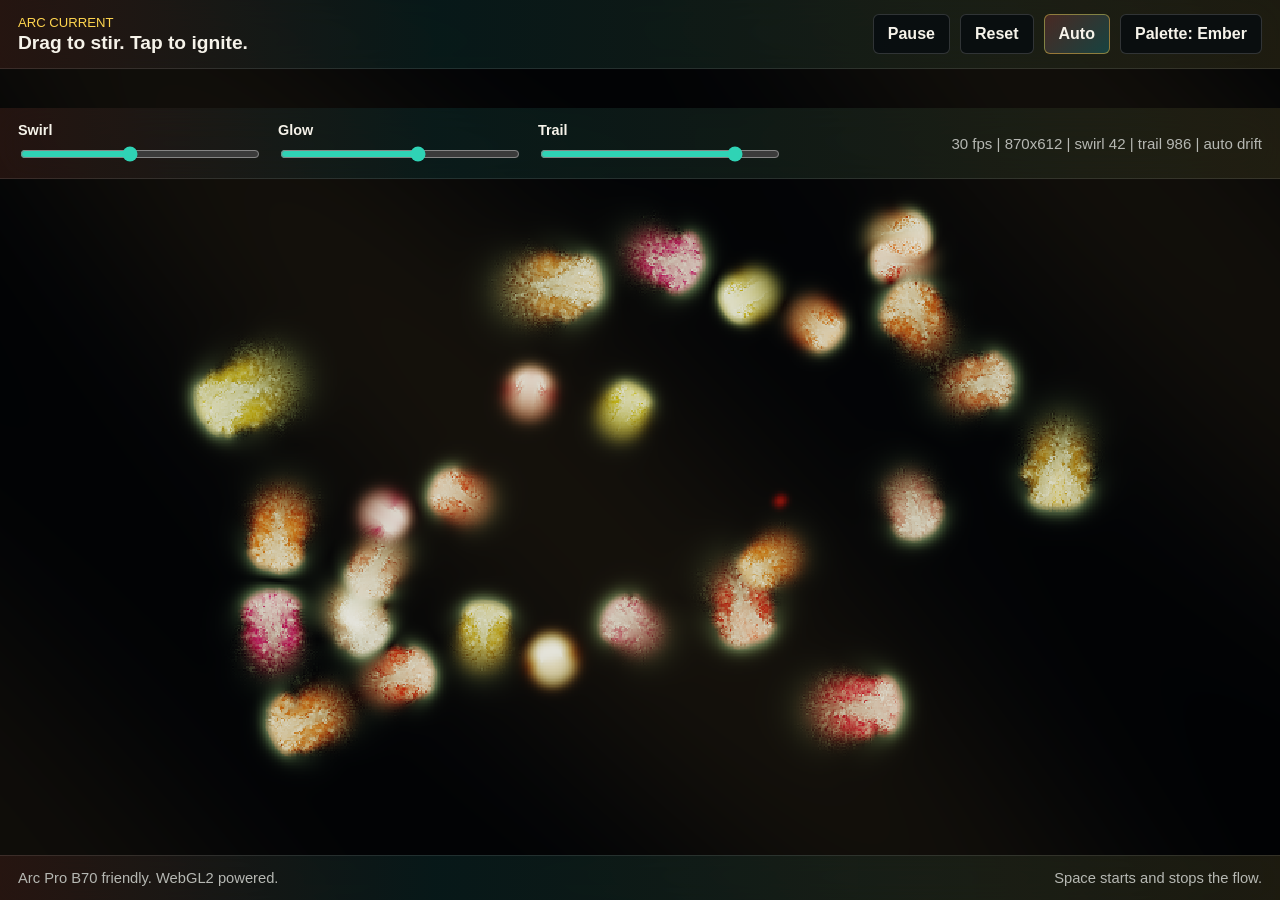
==== index.html @ 1338b3cc "Add WebGL fluid sim and benchmark helper" ====
<!DOCTYPE html>
<html lang="en">
<head>
  <meta charset="utf-8">
  <meta name="viewport" content="width=device-width, initial-scale=1">
  <title>Arc Current</title>
  <link rel="stylesheet" href="styles.css">
</head>
<body>
  <canvas id="sim-canvas" aria-label="Fluid simulation"></canvas>

  <header class="topbar">
    <div class="brand">
      <span class="eyebrow">Arc Current</span>
      <h1>Drag to stir. Tap to ignite.</h1>
    </div>

    <div class="actions">
      <button id="pause-btn" type="button">Pause</button>
      <button id="reset-btn" type="button">Reset</button>
      <button id="auto-btn" type="button" class="is-active">Auto</button>
      <button id="palette-btn" type="button">Palette: Ember</button>
    </div>
  </header>

  <section class="control-strip" aria-label="Fluid controls">
    <label class="slider">
      <span>Swirl</span>
      <input id="swirl-input" type="range" min="10" max="80" value="42">
    </label>

    <label class="slider">
      <span>Glow</span>
      <input id="glow-input" type="range" min="0" max="100" value="58">
    </label>

    <label class="slider">
      <span>Trail</span>
      <input id="trail-input" type="range" min="920" max="999" value="986">
    </label>

    <div id="status" class="status" aria-live="polite"></div>
  </section>

  <footer class="footer-note">
    <span>Arc Pro B70 friendly. WebGL2 powered.</span>
    <span>Space starts and stops the flow.</span>
  </footer>

  <script src="app.js"></script>
</body>
</html>
---- styles.css ----
:root {
  color-scheme: dark;
  --bg: #050608;
  --ink: #f6f3ea;
  --muted: #b6b8b3;
  --line: rgba(255, 255, 255, 0.1);
  --panel: rgba(6, 10, 13, 0.66);
  --panel-strong: rgba(8, 12, 16, 0.84);
  --accent-a: #ff6b3d;
  --accent-b: #2fd3b5;
  --accent-c: #ffd54f;
}

* {
  box-sizing: border-box;
}

html,
body {
  margin: 0;
  min-height: 100%;
  overflow: hidden;
  background: var(--bg);
  color: var(--ink);
  font-family: Inter, "Segoe UI", Roboto, Helvetica, Arial, sans-serif;
}

body {
  position: relative;
}

canvas {
  position: fixed;
  inset: 0;
  width: 100%;
  height: 100%;
  display: block;
  touch-action: none;
}

.topbar,
.control-strip,
.footer-note {
  position: fixed;
  left: 0;
  right: 0;
  z-index: 2;
  display: flex;
  align-items: center;
  gap: 16px;
  padding: 14px 18px;
  backdrop-filter: blur(18px);
  background:
    linear-gradient(90deg, rgba(255, 107, 61, 0.12), rgba(47, 211, 181, 0.09) 34%, rgba(255, 213, 79, 0.1) 100%),
    var(--panel);
}

.topbar {
  top: 0;
  justify-content: space-between;
  border-bottom: 1px solid var(--line);
}

.control-strip {
  top: 108px;
  flex-wrap: wrap;
  border-bottom: 1px solid var(--line);
}

.footer-note {
  bottom: 0;
  justify-content: space-between;
  color: var(--muted);
  font-size: 0.92rem;
  border-top: 1px solid var(--line);
}

.brand {
  min-width: 0;
}

.eyebrow {
  display: block;
  margin-bottom: 2px;
  color: var(--accent-c);
  font-size: 0.82rem;
  letter-spacing: 0;
  text-transform: uppercase;
}

.brand h1 {
  margin: 0;
  font-size: clamp(1.05rem, 1.2rem, 1.25rem);
  font-weight: 600;
  line-height: 1.1;
}

.actions {
  display: flex;
  flex-wrap: wrap;
  justify-content: flex-end;
  gap: 10px;
}

button {
  appearance: none;
  border: 1px solid rgba(255, 255, 255, 0.16);
  border-radius: 6px;
  background: var(--panel-strong);
  color: var(--ink);
  padding: 10px 14px;
  font: inherit;
  font-weight: 600;
  cursor: pointer;
  transition: transform 160ms ease, border-color 160ms ease, background 160ms ease;
}

button:hover,
button:focus-visible {
  border-color: rgba(255, 255, 255, 0.36);
  background: rgba(15, 22, 29, 0.94);
}

button:active {
  transform: translateY(1px);
}

button.is-active {
  background:
    linear-gradient(135deg, rgba(255, 107, 61, 0.24), rgba(47, 211, 181, 0.24)),
    rgba(15, 22, 29, 0.94);
  border-color: rgba(255, 213, 79, 0.45);
}

.slider {
  min-width: 170px;
  display: grid;
  gap: 6px;
  color: var(--muted);
  font-size: 0.9rem;
}

.slider span {
  color: var(--ink);
  font-weight: 600;
}

input[type="range"] {
  width: min(240px, 42vw);
  accent-color: var(--accent-b);
}

.status {
  margin-left: auto;
  color: var(--muted);
  font-size: 0.94rem;
  text-align: right;
}

@media (max-width: 860px) {
  .topbar,
  .control-strip,
  .footer-note {
    gap: 12px;
    padding: 12px 14px;
  }

  .topbar {
    align-items: flex-start;
    flex-direction: column;
  }

  .actions {
    width: 100%;
    justify-content: flex-start;
  }

  .control-strip {
    top: 158px;
  }

  .status {
    margin-left: 0;
    text-align: left;
  }

  .footer-note {
    flex-direction: column;
    align-items: flex-start;
  }
}

@media (max-width: 560px) {
  .brand h1 {
    font-size: 1rem;
  }

  button {
    padding: 9px 12px;
  }

  .slider {
    min-width: 140px;
  }

  input[type="range"] {
    width: min(100%, 260px);
  }
}
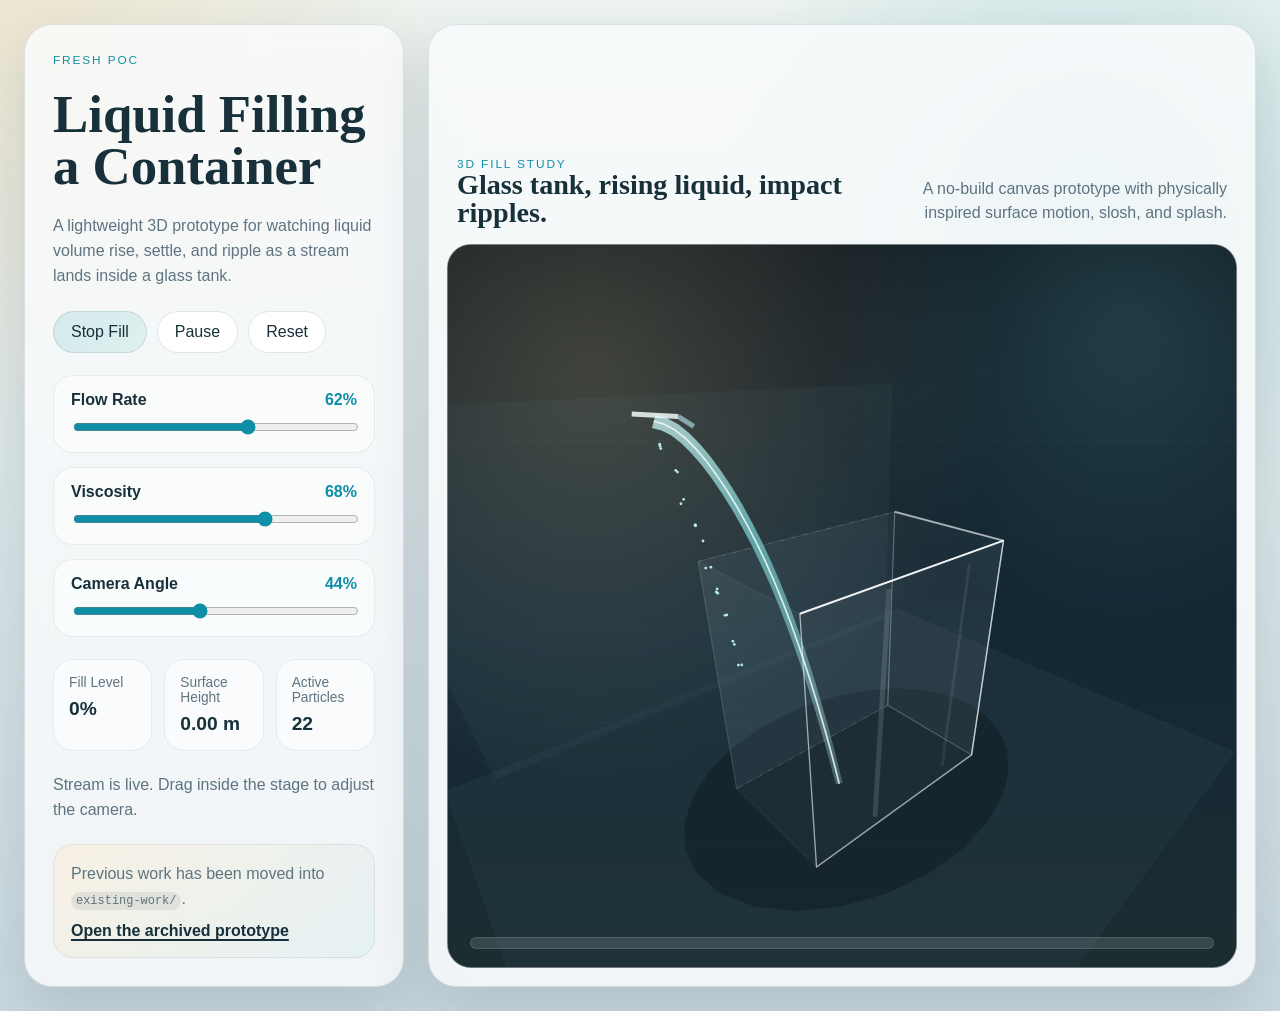
==== commit 5444be28: "Refine fluid simulation UI and add existing-work snapshot" ====
--- a/index.html
+++ b/index.html
@@ -3,49 +3,87 @@
 <head>
   <meta charset="utf-8">
   <meta name="viewport" content="width=device-width, initial-scale=1">
-  <title>Arc Current</title>
+  <title>Container Fill POC</title>
   <link rel="stylesheet" href="styles.css">
 </head>
 <body>
-  <canvas id="sim-canvas" aria-label="Fluid simulation"></canvas>
+  <div class="page-shell">
+    <aside class="control-panel">
+      <p class="eyebrow">Fresh POC</p>
+      <h1>Liquid Filling a Container</h1>
+      <p class="lede">
+        A lightweight 3D prototype for watching liquid volume rise, settle, and ripple
+        as a stream lands inside a glass tank.
+      </p>
 
-  <header class="topbar">
-    <div class="brand">
-      <span class="eyebrow">Arc Current</span>
-      <h1>Drag to stir. Tap to ignite.</h1>
-    </div>
+      <div class="button-row">
+        <button id="fill-toggle" type="button">Stop Fill</button>
+        <button id="pause-btn" type="button">Pause</button>
+        <button id="reset-btn" type="button">Reset</button>
+      </div>
 
-    <div class="actions">
-      <button id="pause-btn" type="button">Pause</button>
-      <button id="reset-btn" type="button">Reset</button>
-      <button id="auto-btn" type="button" class="is-active">Auto</button>
-      <button id="palette-btn" type="button">Palette: Ember</button>
-    </div>
-  </header>
+      <section class="control-grid" aria-label="Simulation controls">
+        <label class="control">
+          <span>Flow Rate</span>
+          <strong id="flow-value">62%</strong>
+          <input id="flow-input" type="range" min="0" max="100" value="62">
+        </label>
 
-  <section class="control-strip" aria-label="Fluid controls">
-    <label class="slider">
-      <span>Swirl</span>
-      <input id="swirl-input" type="range" min="10" max="80" value="42">
-    </label>
+        <label class="control">
+          <span>Viscosity</span>
+          <strong id="viscosity-value">68%</strong>
+          <input id="viscosity-input" type="range" min="0" max="100" value="68">
+        </label>
 
-    <label class="slider">
-      <span>Glow</span>
-      <input id="glow-input" type="range" min="0" max="100" value="58">
-    </label>
+        <label class="control">
+          <span>Camera Angle</span>
+          <strong id="orbit-value">44%</strong>
+          <input id="orbit-input" type="range" min="0" max="100" value="44">
+        </label>
+      </section>
 
-    <label class="slider">
-      <span>Trail</span>
-      <input id="trail-input" type="range" min="920" max="999" value="986">
-    </label>
+      <section class="stats" aria-label="Simulation stats">
+        <article class="stat-card">
+          <span>Fill Level</span>
+          <strong id="fill-stat">0%</strong>
+        </article>
+        <article class="stat-card">
+          <span>Surface Height</span>
+          <strong id="height-stat">0.00 m</strong>
+        </article>
+        <article class="stat-card">
+          <span>Active Particles</span>
+          <strong id="particle-stat">0</strong>
+        </article>
+      </section>
 
-    <div id="status" class="status" aria-live="polite"></div>
-  </section>
+      <p id="status-line" class="status-line">
+        Stream is live. Drag inside the stage to adjust the camera.
+      </p>
 
-  <footer class="footer-note">
-    <span>Arc Pro B70 friendly. WebGL2 powered.</span>
-    <span>Space starts and stops the flow.</span>
-  </footer>
+      <section class="archive-note">
+        <p>Previous work has been moved into <code>existing-work/</code>.</p>
+        <a href="existing-work/index.html">Open the archived prototype</a>
+      </section>
+    </aside>
+
+    <main class="stage-panel">
+      <header class="stage-header">
+        <div>
+          <p class="stage-kicker">3D Fill Study</p>
+          <h2>Glass tank, rising liquid, impact ripples.</h2>
+        </div>
+        <p class="stage-copy">A no-build canvas prototype with physically inspired surface motion, slosh, and splash.</p>
+      </header>
+
+      <div class="stage-wrap">
+        <canvas id="sim-canvas" aria-label="3D liquid filling simulation"></canvas>
+        <div class="progress-track" aria-hidden="true">
+          <div id="progress-bar" class="progress-bar"></div>
+        </div>
+      </div>
+    </main>
+  </div>
 
   <script src="app.js"></script>
 </body>
--- a/styles.css
+++ b/styles.css
@@ -1,14 +1,16 @@
 :root {
-  color-scheme: dark;
-  --bg: #050608;
-  --ink: #f6f3ea;
-  --muted: #b6b8b3;
-  --line: rgba(255, 255, 255, 0.1);
-  --panel: rgba(6, 10, 13, 0.66);
-  --panel-strong: rgba(8, 12, 16, 0.84);
-  --accent-a: #ff6b3d;
-  --accent-b: #2fd3b5;
-  --accent-c: #ffd54f;
+  color-scheme: light;
+  --bg-top: #edf4f1;
+  --bg-bottom: #c9d8df;
+  --ink: #173039;
+  --muted: #5e7480;
+  --panel: rgba(250, 252, 253, 0.8);
+  --panel-strong: rgba(255, 255, 255, 0.92);
+  --line: rgba(23, 48, 57, 0.12);
+  --accent: #0f8ea7;
+  --accent-2: #f2a93b;
+  --accent-3: #6bd2c1;
+  --shadow: 0 22px 60px rgba(19, 45, 60, 0.14);
 }
 
 * {
@@ -17,20 +19,226 @@
 
 html,
 body {
+  min-height: 100%;
   margin: 0;
-  min-height: 100%;
+}
+
+body {
+  font-family: "Avenir Next", "Segoe UI", sans-serif;
+  color: var(--ink);
+  background:
+    radial-gradient(circle at top left, rgba(242, 169, 59, 0.18), transparent 28%),
+    radial-gradient(circle at 85% 18%, rgba(15, 142, 167, 0.18), transparent 26%),
+    linear-gradient(180deg, var(--bg-top), var(--bg-bottom));
+}
+
+button,
+input {
+  font: inherit;
+}
+
+.page-shell {
+  min-height: 100vh;
+  display: grid;
+  grid-template-columns: minmax(320px, 380px) minmax(0, 1fr);
+  gap: 24px;
+  padding: 24px;
+}
+
+.control-panel,
+.stage-panel {
+  border: 1px solid var(--line);
+  border-radius: 28px;
+  background: var(--panel);
+  backdrop-filter: blur(18px);
+  box-shadow: var(--shadow);
+}
+
+.control-panel {
+  padding: 28px;
+  display: grid;
+  align-content: start;
+  gap: 22px;
+  animation: lift-in 520ms ease both;
+}
+
+.eyebrow,
+.stage-kicker {
+  margin: 0;
+  text-transform: uppercase;
+  letter-spacing: 0.16em;
+  font-size: 0.74rem;
+  color: var(--accent);
+}
+
+.control-panel h1,
+.stage-header h2 {
+  margin: 0;
+  font-family: "Iowan Old Style", "Palatino Linotype", serif;
+  line-height: 0.98;
+}
+
+.control-panel h1 {
+  font-size: clamp(2.2rem, 5vw, 3.3rem);
+}
+
+.stage-header h2 {
+  font-size: clamp(1.6rem, 2.2vw, 2.4rem);
+}
+
+.lede,
+.stage-copy,
+.archive-note p,
+.status-line {
+  margin: 0;
+  color: var(--muted);
+  line-height: 1.55;
+}
+
+.button-row {
+  display: flex;
+  flex-wrap: wrap;
+  gap: 10px;
+}
+
+button {
+  border: 0;
+  border-radius: 999px;
+  padding: 12px 18px;
+  background: var(--panel-strong);
+  color: var(--ink);
+  box-shadow: inset 0 0 0 1px rgba(23, 48, 57, 0.12);
+  cursor: pointer;
+  transition: transform 160ms ease, box-shadow 160ms ease, background 160ms ease;
+}
+
+button:hover,
+button:focus-visible {
+  transform: translateY(-1px);
+  box-shadow:
+    inset 0 0 0 1px rgba(23, 48, 57, 0.18),
+    0 12px 26px rgba(23, 48, 57, 0.12);
+}
+
+button:disabled {
+  cursor: not-allowed;
+  opacity: 0.65;
+  transform: none;
+}
+
+#fill-toggle {
+  background: linear-gradient(135deg, rgba(15, 142, 167, 0.14), rgba(107, 210, 193, 0.16));
+}
+
+.control-grid {
+  display: grid;
+  gap: 14px;
+}
+
+.control {
+  display: grid;
+  grid-template-columns: 1fr auto;
+  gap: 8px 12px;
+  padding: 16px 18px;
+  border-radius: 20px;
+  background: rgba(255, 255, 255, 0.52);
+  box-shadow: inset 0 0 0 1px rgba(23, 48, 57, 0.08);
+}
+
+.control span {
+  font-weight: 700;
+}
+
+.control strong {
+  color: var(--accent);
+}
+
+.control input {
+  grid-column: 1 / -1;
+  width: 100%;
+  accent-color: var(--accent);
+}
+
+.stats {
+  display: grid;
+  grid-template-columns: repeat(3, minmax(0, 1fr));
+  gap: 12px;
+}
+
+.stat-card {
+  padding: 16px;
+  border-radius: 20px;
+  background: rgba(255, 255, 255, 0.54);
+  box-shadow: inset 0 0 0 1px rgba(23, 48, 57, 0.08);
+}
+
+.stat-card span {
+  display: block;
+  font-size: 0.86rem;
+  color: var(--muted);
+  margin-bottom: 8px;
+}
+
+.stat-card strong {
+  display: block;
+  font-size: 1.2rem;
+}
+
+.status-line {
+  min-height: 48px;
+}
+
+.archive-note {
+  padding: 18px;
+  border-radius: 20px;
+  background:
+    linear-gradient(135deg, rgba(242, 169, 59, 0.12), rgba(15, 142, 167, 0.08)),
+    rgba(255, 255, 255, 0.48);
+  box-shadow: inset 0 0 0 1px rgba(23, 48, 57, 0.08);
+}
+
+.archive-note a {
+  display: inline-flex;
+  margin-top: 10px;
+  color: var(--ink);
+  font-weight: 700;
+  text-decoration-thickness: 2px;
+  text-underline-offset: 0.18em;
+}
+
+.stage-panel {
+  padding: 18px;
+  display: grid;
+  gap: 18px;
+  animation: lift-in 620ms ease both;
+}
+
+.stage-header {
+  display: flex;
+  justify-content: space-between;
+  align-items: end;
+  gap: 24px;
+  padding: 10px 10px 0;
+}
+
+.stage-copy {
+  max-width: 320px;
+  text-align: right;
+}
+
+.stage-wrap {
+  position: relative;
+  min-height: 620px;
+  border-radius: 24px;
   overflow: hidden;
-  background: var(--bg);
-  color: var(--ink);
-  font-family: Inter, "Segoe UI", Roboto, Helvetica, Arial, sans-serif;
-}
-
-body {
-  position: relative;
-}
-
-canvas {
-  position: fixed;
+  border: 1px solid rgba(255, 255, 255, 0.42);
+  background:
+    linear-gradient(180deg, #0b141b, #10212c 52%, #152528);
+  box-shadow: inset 0 0 0 1px rgba(255, 255, 255, 0.03);
+}
+
+#sim-canvas {
+  position: absolute;
   inset: 0;
   width: 100%;
   height: 100%;
@@ -38,172 +246,86 @@
   touch-action: none;
 }
 
-.topbar,
-.control-strip,
-.footer-note {
-  position: fixed;
-  left: 0;
-  right: 0;
-  z-index: 2;
-  display: flex;
-  align-items: center;
-  gap: 16px;
-  padding: 14px 18px;
-  backdrop-filter: blur(18px);
-  background:
-    linear-gradient(90deg, rgba(255, 107, 61, 0.12), rgba(47, 211, 181, 0.09) 34%, rgba(255, 213, 79, 0.1) 100%),
-    var(--panel);
-}
-
-.topbar {
-  top: 0;
-  justify-content: space-between;
-  border-bottom: 1px solid var(--line);
-}
-
-.control-strip {
-  top: 108px;
-  flex-wrap: wrap;
-  border-bottom: 1px solid var(--line);
-}
-
-.footer-note {
-  bottom: 0;
-  justify-content: space-between;
-  color: var(--muted);
-  font-size: 0.92rem;
-  border-top: 1px solid var(--line);
-}
-
-.brand {
-  min-width: 0;
-}
-
-.eyebrow {
-  display: block;
-  margin-bottom: 2px;
-  color: var(--accent-c);
-  font-size: 0.82rem;
-  letter-spacing: 0;
-  text-transform: uppercase;
-}
-
-.brand h1 {
-  margin: 0;
-  font-size: clamp(1.05rem, 1.2rem, 1.25rem);
-  font-weight: 600;
-  line-height: 1.1;
-}
-
-.actions {
-  display: flex;
-  flex-wrap: wrap;
-  justify-content: flex-end;
-  gap: 10px;
-}
-
-button {
-  appearance: none;
-  border: 1px solid rgba(255, 255, 255, 0.16);
-  border-radius: 6px;
-  background: var(--panel-strong);
-  color: var(--ink);
-  padding: 10px 14px;
-  font: inherit;
-  font-weight: 600;
-  cursor: pointer;
-  transition: transform 160ms ease, border-color 160ms ease, background 160ms ease;
-}
-
-button:hover,
-button:focus-visible {
-  border-color: rgba(255, 255, 255, 0.36);
-  background: rgba(15, 22, 29, 0.94);
-}
-
-button:active {
-  transform: translateY(1px);
-}
-
-button.is-active {
-  background:
-    linear-gradient(135deg, rgba(255, 107, 61, 0.24), rgba(47, 211, 181, 0.24)),
-    rgba(15, 22, 29, 0.94);
-  border-color: rgba(255, 213, 79, 0.45);
-}
-
-.slider {
-  min-width: 170px;
-  display: grid;
-  gap: 6px;
-  color: var(--muted);
-  font-size: 0.9rem;
-}
-
-.slider span {
-  color: var(--ink);
-  font-weight: 600;
-}
-
-input[type="range"] {
-  width: min(240px, 42vw);
-  accent-color: var(--accent-b);
-}
-
-.status {
-  margin-left: auto;
-  color: var(--muted);
-  font-size: 0.94rem;
-  text-align: right;
-}
-
-@media (max-width: 860px) {
-  .topbar,
-  .control-strip,
-  .footer-note {
-    gap: 12px;
-    padding: 12px 14px;
-  }
-
-  .topbar {
-    align-items: flex-start;
+.progress-track {
+  position: absolute;
+  left: 22px;
+  right: 22px;
+  bottom: 18px;
+  height: 12px;
+  border-radius: 999px;
+  background: rgba(255, 255, 255, 0.12);
+  box-shadow: inset 0 0 0 1px rgba(255, 255, 255, 0.12);
+  overflow: hidden;
+}
+
+.progress-bar {
+  width: 0%;
+  height: 100%;
+  border-radius: inherit;
+  background: linear-gradient(90deg, rgba(107, 210, 193, 0.9), rgba(242, 169, 59, 0.95));
+  transition: width 180ms linear;
+}
+
+code {
+  padding: 0.16em 0.42em;
+  border-radius: 999px;
+  background: rgba(23, 48, 57, 0.08);
+  font-size: 0.92em;
+}
+
+@keyframes lift-in {
+  from {
+    opacity: 0;
+    transform: translateY(18px);
+  }
+
+  to {
+    opacity: 1;
+    transform: translateY(0);
+  }
+}
+
+@media (max-width: 1100px) {
+  .page-shell {
+    grid-template-columns: 1fr;
+  }
+
+  .stage-header {
+    align-items: start;
     flex-direction: column;
   }
 
-  .actions {
-    width: 100%;
-    justify-content: flex-start;
-  }
-
-  .control-strip {
-    top: 158px;
-  }
-
-  .status {
-    margin-left: 0;
+  .stage-copy {
     text-align: left;
   }
-
-  .footer-note {
-    flex-direction: column;
-    align-items: flex-start;
-  }
-}
-
-@media (max-width: 560px) {
-  .brand h1 {
-    font-size: 1rem;
-  }
-
-  button {
-    padding: 9px 12px;
-  }
-
-  .slider {
-    min-width: 140px;
-  }
-
-  input[type="range"] {
-    width: min(100%, 260px);
-  }
-}
+}
+
+@media (max-width: 720px) {
+  .page-shell {
+    padding: 16px;
+    gap: 16px;
+  }
+
+  .control-panel,
+  .stage-panel {
+    border-radius: 22px;
+  }
+
+  .control-panel {
+    padding: 22px;
+  }
+
+  .stats {
+    grid-template-columns: 1fr;
+  }
+
+  .stage-wrap {
+    min-height: 460px;
+  }
+
+  .progress-track {
+    left: 16px;
+    right: 16px;
+    bottom: 14px;
+  }
+}
